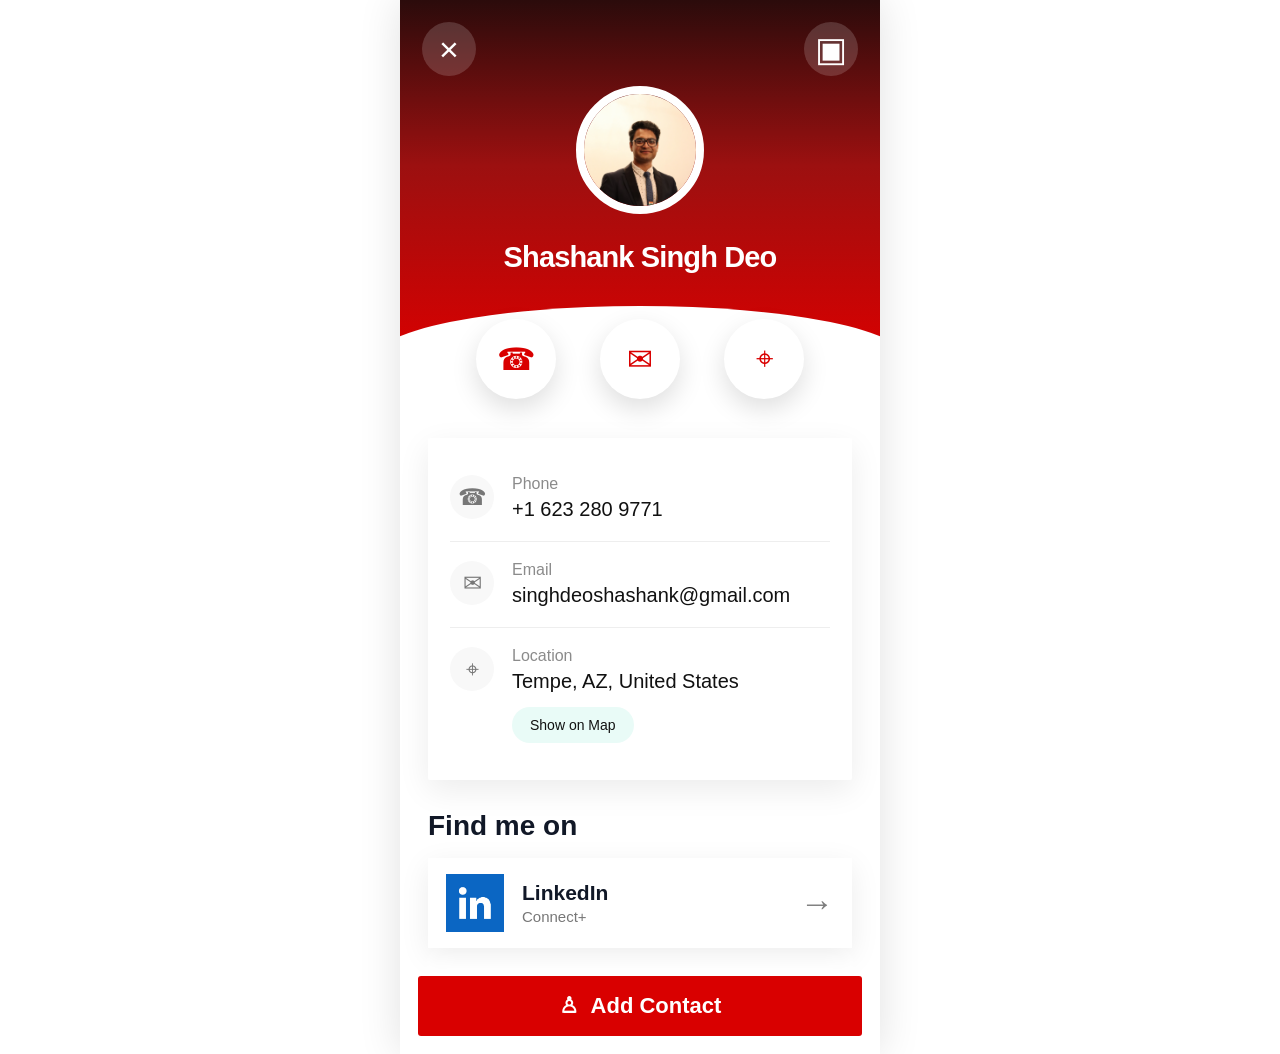
==== contact.html @ 5171ec6c "Add files via upload" ====
<!doctype html><html lang="en"><head><meta charset="utf-8"><meta name="viewport" content="width=device-width, initial-scale=1"><title>Save Shashank Singh Deo</title><meta name="description" content="Save contact card for Shashank Singh Deo."><link rel="stylesheet" href="styles.css"></head><body><div id="loader" class="loading-screen"><div class="loading-caption">LOADING CONTACT</div></div><main class="page"><section class="contact-hero"><div class="topbar"><a class="round-btn" href="index.html" aria-label="Back">×</a><a class="round-btn" href="Shashank_Singh_Deo.vcf" aria-label="Download contact">▣</a></div><img class="contact-avatar" src="assets/myimage.JPG" alt="Shashank Singh Deo"><h1 class="contact-name">Shashank Singh Deo</h1><div class="quick-actions"><a class="action" href="tel:+16232809771" aria-label="Call">☎</a><a class="action" href="mailto:singhdeoshashank@gmail.com" aria-label="Email">✉</a><a class="action" href="https://maps.google.com/?q=Tempe%2C%20AZ%2C%20United%20States" target="_blank" rel="noopener" aria-label="Map">⌖</a></div></section><section class="info-card"><div class="info-row"><div class="small-icon">☎</div><div><div class="label">Phone</div><div class="value">+1 623 280 9771</div></div></div><div class="info-row"><div class="small-icon">✉</div><div><div class="label">Email</div><div class="value">singhdeoshashank@gmail.com</div></div></div><div class="info-row"><div class="small-icon">⌖</div><div><div class="label">Location</div><div class="value">Tempe, AZ, United States</div><a class="map-btn" href="https://maps.google.com/?q=Tempe%2C%20AZ%2C%20United%20States" target="_blank" rel="noopener">Show on Map</a></div></div></section><h2 class="section-title">Find me on</h2><a class="find-card" href="https://www.linkedin.com/in/shashanksinghdeo/" target="_blank" rel="noopener"><img src="assets/in.jpg" alt=""><span class="find-main"><strong>LinkedIn</strong><span>Connect+</span></span><span class="arrow" style="color:#777">→</span></a><a class="add-contact" href="Shashank_Singh_Deo.vcf"><span>♙</span><span>Add Contact</span></a><div class="footer-space"></div></main><script>window.addEventListener("load",()=>{setTimeout(()=>document.getElementById("loader").classList.add("hidden"),650);});</script></body></html>
---- styles.css ----
:root{--red:#d90000;--text:#111827;--muted:#6b7280}
*{box-sizing:border-box}html,body{margin:0;min-height:100%;font-family:-apple-system,BlinkMacSystemFont,"Segoe UI",Roboto,Arial,sans-serif}body{background:#fff;color:var(--text)}a{text-decoration:none;color:inherit}
.loading-screen{position:fixed;inset:0;z-index:999;background:#000 url("assets/loadingimage.png") center/cover no-repeat;display:flex;align-items:center;justify-content:center;transition:opacity .45s ease,visibility .45s ease}.loading-screen.hidden{opacity:0;visibility:hidden}.loading-caption{position:absolute;bottom:28px;left:0;right:0;text-align:center;color:#fff;font-weight:600;letter-spacing:.08em;text-shadow:0 2px 20px rgba(0,0,0,.8)}
.page{width:100%;max-width:480px;margin:0 auto;min-height:100vh;background:#fff;position:relative;overflow:hidden;box-shadow:0 0 40px rgba(0,0,0,.12)}
.hero{height:195px;background:linear-gradient(180deg,#d90000 0%,#c60000 62%,#fff 63%);position:relative}.hero:after{content:"";position:absolute;left:-5%;right:-5%;bottom:47px;height:55px;background:#fff;border-radius:50% 50% 0 0/100% 100% 0 0}.avatar-wrap{position:absolute;left:50%;bottom:-54px;transform:translateX(-50%);width:124px;height:124px;border-radius:50%;background:#fff;padding:10px;z-index:2;box-shadow:0 4px 24px rgba(0,0,0,.12)}.avatar{width:100%;height:100%;border-radius:50%;object-fit:cover;display:block}
.content{padding:75px 28px 36px;text-align:center}h1{font-size:31px;line-height:1.1;margin:0 0 22px;font-weight:750;letter-spacing:-.03em}.subtitle{font-size:18px;line-height:1.4;margin:0 0 26px;color:#1f2937}.divider{height:1px;background:#eee;margin:0 auto 28px;max-width:310px}.link-list{display:grid;gap:16px;margin-top:10px}.link-card{background:#454545;color:#fff;border-radius:3px;min-height:70px;display:flex;align-items:center;padding:13px 17px;gap:18px;box-shadow:0 2px 8px rgba(0,0,0,.08);transition:transform .12s ease,background .12s ease}.link-card:active{transform:scale(.985)}.link-card:hover{background:#3d3d3d}.icon-box{width:45px;height:45px;display:flex;align-items:center;justify-content:center;flex:0 0 45px}.icon-box img{max-width:45px;max-height:45px;object-fit:contain}.link-title{font-size:21px;font-weight:500;text-align:left;flex:1}.arrow{font-size:34px;line-height:1;font-weight:200;color:#fff;opacity:.95}
.qr-card{display:inline-flex;flex-direction:column;align-items:center;gap:12px;padding:18px;border:1px solid #eee;border-radius:18px;box-shadow:0 10px 30px rgba(0,0,0,.07)}.qr-card img{width:210px;height:210px;image-rendering:pixelated}.qr-card p{margin:0;color:#555}
.contact-hero{background:linear-gradient(180deg,#2b0b0b 0%,#9c1010 46%,#d90000 100%);height:360px;position:relative;color:#fff;text-align:center;padding-top:52px}.contact-hero:after{content:"";position:absolute;left:-6%;right:-6%;bottom:-1px;height:55px;background:#fff;border-radius:50% 50% 0 0/100% 100% 0 0}.topbar{position:absolute;top:22px;left:22px;right:22px;display:flex;justify-content:space-between;align-items:center;z-index:3}.round-btn{width:54px;height:54px;border-radius:50%;background:rgba(255,255,255,.16);display:flex;align-items:center;justify-content:center;font-size:34px;color:#fff}.contact-avatar{width:128px;height:128px;border-radius:50%;object-fit:cover;border:8px solid #fff;margin:34px auto 28px;display:block}.contact-name{font-size:29px;font-weight:700;margin:0}.quick-actions{position:absolute;bottom:-39px;left:0;right:0;display:flex;justify-content:center;gap:44px;z-index:3}.action{width:80px;height:80px;border-radius:50%;background:#fff;display:flex;align-items:center;justify-content:center;box-shadow:0 10px 26px rgba(0,0,0,.13);color:var(--red);font-size:31px;font-weight:500}
.info-card{margin:78px 28px 30px;background:#fff;border-radius:2px;box-shadow:0 10px 32px rgba(0,0,0,.08);text-align:left;padding:18px 22px}.info-row{display:flex;gap:18px;padding:19px 0;border-bottom:1px solid #eee}.info-row:last-child{border-bottom:0}.small-icon{width:44px;height:44px;border-radius:50%;background:#f8f8f8;display:flex;align-items:center;justify-content:center;color:#777;font-size:23px;flex:0 0 44px}.label{color:#8b8b8b;font-size:16px;margin-bottom:4px}.value{font-size:20px;color:#111;line-height:1.25;word-break:break-word}.map-btn{display:inline-block;margin-top:13px;background:#e9fbf7;color:#111;border-radius:18px;padding:10px 18px;font-size:14px}.section-title{font-size:28px;margin:10px 28px 16px;text-align:left}.find-card{margin:0 28px 28px;background:#fff;box-shadow:0 8px 28px rgba(0,0,0,.08);display:flex;align-items:center;gap:18px;padding:16px 18px}.find-card img{width:58px;height:58px;object-fit:contain}.find-main{flex:1;text-align:left}.find-main strong{display:block;font-size:21px;margin-bottom:3px}.find-main span{font-size:15px;color:#777}.add-contact{position:sticky;bottom:0;margin:24px 18px 0;display:flex;align-items:center;justify-content:center;gap:12px;background:var(--red);color:#fff;padding:17px;border-radius:3px;font-size:22px;font-weight:650;box-shadow:0 -10px 30px rgba(255,255,255,.9)}.footer-space{height:18px}@media(max-width:380px){h1{font-size:28px}.link-title{font-size:19px}.quick-actions{gap:30px}.action{width:74px;height:74px}.content{padding-left:22px;padding-right:22px}}
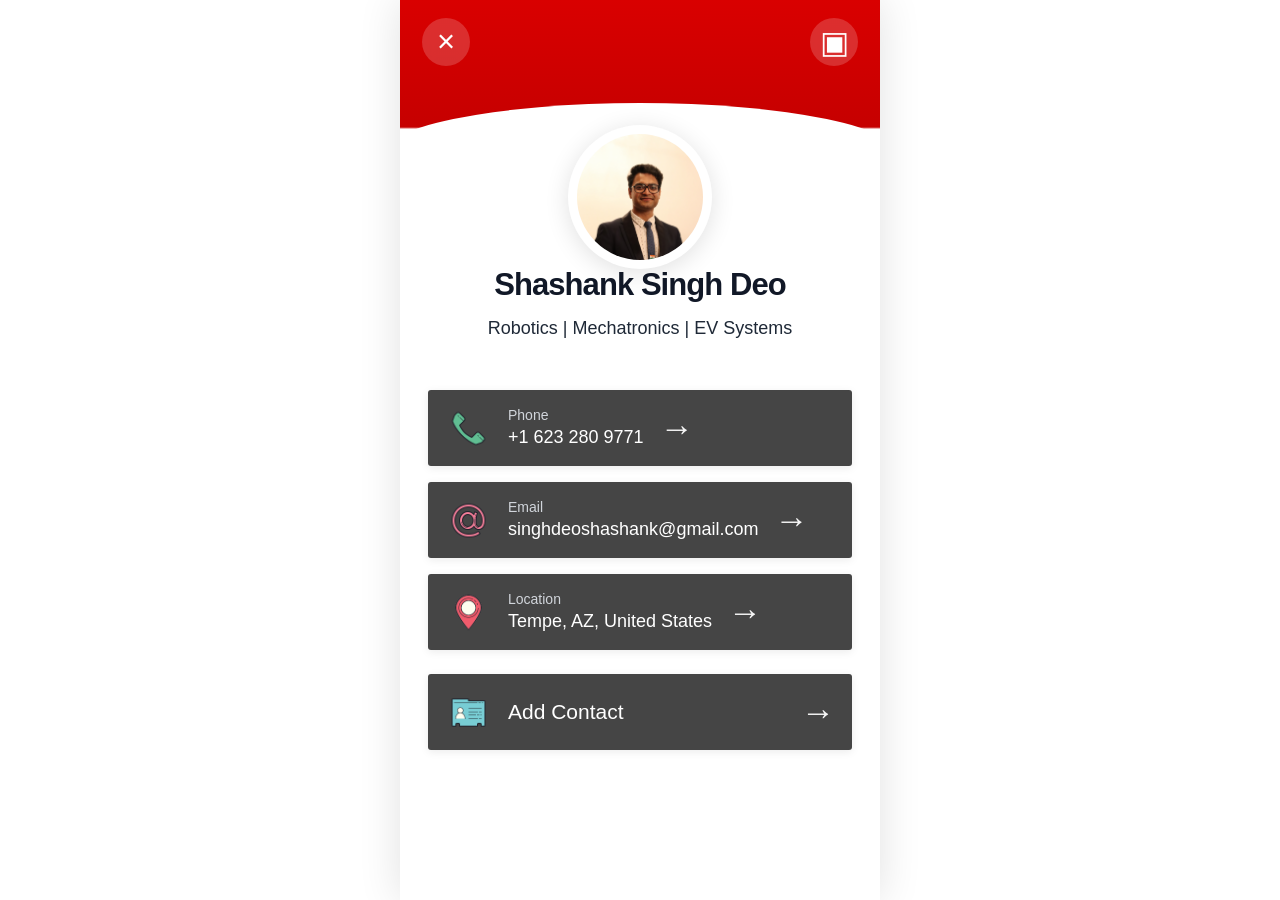
==== commit e7d465c6: "Add files via upload" ====
--- a/contact.html
+++ b/contact.html
@@ -1 +1,73 @@
-<!doctype html><html lang="en"><head><meta charset="utf-8"><meta name="viewport" content="width=device-width, initial-scale=1"><title>Save Shashank Singh Deo</title><meta name="description" content="Save contact card for Shashank Singh Deo."><link rel="stylesheet" href="styles.css"></head><body><div id="loader" class="loading-screen"><div class="loading-caption">LOADING CONTACT</div></div><main class="page"><section class="contact-hero"><div class="topbar"><a class="round-btn" href="index.html" aria-label="Back">×</a><a class="round-btn" href="Shashank_Singh_Deo.vcf" aria-label="Download contact">▣</a></div><img class="contact-avatar" src="assets/myimage.JPG" alt="Shashank Singh Deo"><h1 class="contact-name">Shashank Singh Deo</h1><div class="quick-actions"><a class="action" href="tel:+16232809771" aria-label="Call">☎</a><a class="action" href="mailto:singhdeoshashank@gmail.com" aria-label="Email">✉</a><a class="action" href="https://maps.google.com/?q=Tempe%2C%20AZ%2C%20United%20States" target="_blank" rel="noopener" aria-label="Map">⌖</a></div></section><section class="info-card"><div class="info-row"><div class="small-icon">☎</div><div><div class="label">Phone</div><div class="value">+1 623 280 9771</div></div></div><div class="info-row"><div class="small-icon">✉</div><div><div class="label">Email</div><div class="value">singhdeoshashank@gmail.com</div></div></div><div class="info-row"><div class="small-icon">⌖</div><div><div class="label">Location</div><div class="value">Tempe, AZ, United States</div><a class="map-btn" href="https://maps.google.com/?q=Tempe%2C%20AZ%2C%20United%20States" target="_blank" rel="noopener">Show on Map</a></div></div></section><h2 class="section-title">Find me on</h2><a class="find-card" href="https://www.linkedin.com/in/shashanksinghdeo/" target="_blank" rel="noopener"><img src="assets/in.jpg" alt=""><span class="find-main"><strong>LinkedIn</strong><span>Connect+</span></span><span class="arrow" style="color:#777">→</span></a><a class="add-contact" href="Shashank_Singh_Deo.vcf"><span>♙</span><span>Add Contact</span></a><div class="footer-space"></div></main><script>window.addEventListener("load",()=>{setTimeout(()=>document.getElementById("loader").classList.add("hidden"),650);});</script></body></html>+<!doctype html>
+<html lang="en">
+<head>
+  <meta charset="utf-8">
+  <meta name="viewport" content="width=device-width, initial-scale=1">
+  <title>Contact | Shashank Singh Deo</title>
+  <meta name="description" content="Contact card for Shashank Singh Deo.">
+  <link rel="stylesheet" href="styles.css">
+</head>
+
+<body>
+  <div id="loader" class="loading-screen">
+    <div class="loading-caption">LOADING CONTACT</div>
+  </div>
+
+  <main class="page">
+    <section class="contact-hero">
+      <div class="topbar">
+        <a class="round-btn" href="index.html" aria-label="Back">×</a>
+        <a class="round-btn" href="Shashank_Singh_Deo.vcf" aria-label="Download contact">▣</a>
+      </div>
+
+      <div class="contact-avatar-wrap">
+        <img class="contact-avatar" src="assets/myimage.JPG" alt="Shashank Singh Deo">
+      </div>
+
+      <h1 class="contact-name">Shashank Singh Deo</h1>
+      <p class="contact-subtitle">Robotics | Mechatronics | EV Systems</p>
+    </section>
+
+    <section class="contact-tabs">
+      <a class="contact-tab" href="tel:+16232809771">
+        <span class="contact-tab-icon"><img src="assets/phone.png" alt=""></span>
+        <span>
+          <span class="contact-tab-label">Phone</span>
+          <span class="contact-tab-value">+1 623 280 9771</span>
+        </span>
+        <span class="arrow">→</span>
+      </a>
+
+      <a class="contact-tab" href="mailto:singhdeoshashank@gmail.com">
+        <span class="contact-tab-icon"><img src="assets/email.png" alt=""></span>
+        <span>
+          <span class="contact-tab-label">Email</span>
+          <span class="contact-tab-value">singhdeoshashank@gmail.com</span>
+        </span>
+        <span class="arrow">→</span>
+      </a>
+
+      <a class="contact-tab" href="https://maps.google.com/?q=Tempe%2C%20AZ%2C%20United%20States" target="_blank" rel="noopener">
+        <span class="contact-tab-icon"><img src="assets/location.png" alt=""></span>
+        <span>
+          <span class="contact-tab-label">Location</span>
+          <span class="contact-tab-value">Tempe, AZ, United States</span>
+        </span>
+        <span class="arrow">→</span>
+      </a>
+
+      <a class="contact-tab add-contact-tab" href="Shashank_Singh_Deo.vcf">
+        <span class="contact-tab-icon"><img src="assets/addcontact.png" alt=""></span>
+        <span class="contact-tab-title">Add Contact</span>
+        <span class="arrow">→</span>
+      </a>
+    </section>
+  </main>
+
+  <script>
+    window.addEventListener("load", () => {
+      setTimeout(() => document.getElementById("loader").classList.add("hidden"), 650);
+    });
+  </script>
+</body>
+</html>
--- a/styles.css
+++ b/styles.css
@@ -1,10 +1,340 @@
-
-:root{--red:#d90000;--text:#111827;--muted:#6b7280}
-*{box-sizing:border-box}html,body{margin:0;min-height:100%;font-family:-apple-system,BlinkMacSystemFont,"Segoe UI",Roboto,Arial,sans-serif}body{background:#fff;color:var(--text)}a{text-decoration:none;color:inherit}
-.loading-screen{position:fixed;inset:0;z-index:999;background:#000 url("assets/loadingimage.png") center/cover no-repeat;display:flex;align-items:center;justify-content:center;transition:opacity .45s ease,visibility .45s ease}.loading-screen.hidden{opacity:0;visibility:hidden}.loading-caption{position:absolute;bottom:28px;left:0;right:0;text-align:center;color:#fff;font-weight:600;letter-spacing:.08em;text-shadow:0 2px 20px rgba(0,0,0,.8)}
-.page{width:100%;max-width:480px;margin:0 auto;min-height:100vh;background:#fff;position:relative;overflow:hidden;box-shadow:0 0 40px rgba(0,0,0,.12)}
-.hero{height:195px;background:linear-gradient(180deg,#d90000 0%,#c60000 62%,#fff 63%);position:relative}.hero:after{content:"";position:absolute;left:-5%;right:-5%;bottom:47px;height:55px;background:#fff;border-radius:50% 50% 0 0/100% 100% 0 0}.avatar-wrap{position:absolute;left:50%;bottom:-54px;transform:translateX(-50%);width:124px;height:124px;border-radius:50%;background:#fff;padding:10px;z-index:2;box-shadow:0 4px 24px rgba(0,0,0,.12)}.avatar{width:100%;height:100%;border-radius:50%;object-fit:cover;display:block}
-.content{padding:75px 28px 36px;text-align:center}h1{font-size:31px;line-height:1.1;margin:0 0 22px;font-weight:750;letter-spacing:-.03em}.subtitle{font-size:18px;line-height:1.4;margin:0 0 26px;color:#1f2937}.divider{height:1px;background:#eee;margin:0 auto 28px;max-width:310px}.link-list{display:grid;gap:16px;margin-top:10px}.link-card{background:#454545;color:#fff;border-radius:3px;min-height:70px;display:flex;align-items:center;padding:13px 17px;gap:18px;box-shadow:0 2px 8px rgba(0,0,0,.08);transition:transform .12s ease,background .12s ease}.link-card:active{transform:scale(.985)}.link-card:hover{background:#3d3d3d}.icon-box{width:45px;height:45px;display:flex;align-items:center;justify-content:center;flex:0 0 45px}.icon-box img{max-width:45px;max-height:45px;object-fit:contain}.link-title{font-size:21px;font-weight:500;text-align:left;flex:1}.arrow{font-size:34px;line-height:1;font-weight:200;color:#fff;opacity:.95}
-.qr-card{display:inline-flex;flex-direction:column;align-items:center;gap:12px;padding:18px;border:1px solid #eee;border-radius:18px;box-shadow:0 10px 30px rgba(0,0,0,.07)}.qr-card img{width:210px;height:210px;image-rendering:pixelated}.qr-card p{margin:0;color:#555}
-.contact-hero{background:linear-gradient(180deg,#2b0b0b 0%,#9c1010 46%,#d90000 100%);height:360px;position:relative;color:#fff;text-align:center;padding-top:52px}.contact-hero:after{content:"";position:absolute;left:-6%;right:-6%;bottom:-1px;height:55px;background:#fff;border-radius:50% 50% 0 0/100% 100% 0 0}.topbar{position:absolute;top:22px;left:22px;right:22px;display:flex;justify-content:space-between;align-items:center;z-index:3}.round-btn{width:54px;height:54px;border-radius:50%;background:rgba(255,255,255,.16);display:flex;align-items:center;justify-content:center;font-size:34px;color:#fff}.contact-avatar{width:128px;height:128px;border-radius:50%;object-fit:cover;border:8px solid #fff;margin:34px auto 28px;display:block}.contact-name{font-size:29px;font-weight:700;margin:0}.quick-actions{position:absolute;bottom:-39px;left:0;right:0;display:flex;justify-content:center;gap:44px;z-index:3}.action{width:80px;height:80px;border-radius:50%;background:#fff;display:flex;align-items:center;justify-content:center;box-shadow:0 10px 26px rgba(0,0,0,.13);color:var(--red);font-size:31px;font-weight:500}
-.info-card{margin:78px 28px 30px;background:#fff;border-radius:2px;box-shadow:0 10px 32px rgba(0,0,0,.08);text-align:left;padding:18px 22px}.info-row{display:flex;gap:18px;padding:19px 0;border-bottom:1px solid #eee}.info-row:last-child{border-bottom:0}.small-icon{width:44px;height:44px;border-radius:50%;background:#f8f8f8;display:flex;align-items:center;justify-content:center;color:#777;font-size:23px;flex:0 0 44px}.label{color:#8b8b8b;font-size:16px;margin-bottom:4px}.value{font-size:20px;color:#111;line-height:1.25;word-break:break-word}.map-btn{display:inline-block;margin-top:13px;background:#e9fbf7;color:#111;border-radius:18px;padding:10px 18px;font-size:14px}.section-title{font-size:28px;margin:10px 28px 16px;text-align:left}.find-card{margin:0 28px 28px;background:#fff;box-shadow:0 8px 28px rgba(0,0,0,.08);display:flex;align-items:center;gap:18px;padding:16px 18px}.find-card img{width:58px;height:58px;object-fit:contain}.find-main{flex:1;text-align:left}.find-main strong{display:block;font-size:21px;margin-bottom:3px}.find-main span{font-size:15px;color:#777}.add-contact{position:sticky;bottom:0;margin:24px 18px 0;display:flex;align-items:center;justify-content:center;gap:12px;background:var(--red);color:#fff;padding:17px;border-radius:3px;font-size:22px;font-weight:650;box-shadow:0 -10px 30px rgba(255,255,255,.9)}.footer-space{height:18px}@media(max-width:380px){h1{font-size:28px}.link-title{font-size:19px}.quick-actions{gap:30px}.action{width:74px;height:74px}.content{padding-left:22px;padding-right:22px}}
+/* Shashank Singh Deo QR Link Page + Contact Page */
+
+:root{
+  --red:#d90000;
+  --red-dark:#b00000;
+  --grey:#454545;
+  --grey-hover:#3d3d3d;
+  --text:#111827;
+  --muted:#6b7280;
+  --white:#ffffff;
+}
+
+*{box-sizing:border-box}
+
+html,body{
+  margin:0;
+  min-height:100%;
+  font-family:-apple-system,BlinkMacSystemFont,"Segoe UI",Roboto,Arial,sans-serif;
+}
+
+body{
+  background:#ffffff;
+  color:var(--text);
+}
+
+a{
+  text-decoration:none;
+  color:inherit;
+}
+
+.loading-screen{
+  position:fixed;
+  inset:0;
+  z-index:999;
+  background:#000 url("assets/loadingimage.png") center/cover no-repeat;
+  display:flex;
+  align-items:center;
+  justify-content:center;
+  transition:opacity .45s ease,visibility .45s ease;
+}
+
+.loading-screen.hidden{
+  opacity:0;
+  visibility:hidden;
+}
+
+.loading-caption{
+  position:absolute;
+  bottom:28px;
+  left:0;
+  right:0;
+  text-align:center;
+  color:#fff;
+  font-weight:600;
+  letter-spacing:.08em;
+  text-shadow:0 2px 20px rgba(0,0,0,.8);
+}
+
+.page{
+  width:100%;
+  max-width:480px;
+  margin:0 auto;
+  min-height:100vh;
+  background:#fff;
+  position:relative;
+  overflow:hidden;
+  box-shadow:0 0 40px rgba(0,0,0,.12);
+}
+
+/* Shared simple red/white top background */
+.hero,
+.contact-hero{
+  height:205px;
+  background:linear-gradient(180deg,#d90000 0%,#c60000 62%,#ffffff 63%);
+  position:relative;
+}
+
+.hero::after,
+.contact-hero::after{
+  content:"";
+  position:absolute;
+  left:-5%;
+  right:-5%;
+  bottom:47px;
+  height:55px;
+  background:#fff;
+  border-radius:50% 50% 0 0 / 100% 100% 0 0;
+}
+
+/* Same photo size on index + contact */
+.avatar-wrap,
+.contact-avatar-wrap{
+  position:absolute;
+  left:50%;
+  bottom:-64px;
+  transform:translateX(-50%);
+  width:144px;
+  height:144px;
+  border-radius:50%;
+  background:#fff;
+  padding:9px;
+  z-index:2;
+  box-shadow:0 4px 24px rgba(0,0,0,.12);
+}
+
+.avatar,
+.contact-avatar{
+  width:100%;
+  height:100%;
+  border-radius:50%;
+  object-fit:cover;
+  display:block;
+}
+
+/* Index page */
+.content{
+  padding:86px 28px 36px;
+  text-align:center;
+}
+
+h1{
+  font-size:31px;
+  line-height:1.1;
+  margin:0 0 22px;
+  font-weight:750;
+  letter-spacing:-.03em;
+}
+
+.subtitle{
+  font-size:18px;
+  line-height:1.4;
+  margin:0 0 26px;
+  color:#1f2937;
+}
+
+.divider{
+  height:1px;
+  background:#eee;
+  margin:0 auto 28px;
+  max-width:310px;
+}
+
+.link-list{
+  display:grid;
+  gap:16px;
+  margin-top:10px;
+}
+
+.link-card{
+  background:var(--grey);
+  color:#fff;
+  border-radius:3px;
+  min-height:70px;
+  display:flex;
+  align-items:center;
+  padding:13px 17px;
+  gap:18px;
+  box-shadow:0 2px 8px rgba(0,0,0,.08);
+  transition:transform .12s ease, background .12s ease;
+}
+
+.link-card:active{
+  transform:scale(.985);
+}
+
+.link-card:hover{
+  background:var(--grey-hover);
+}
+
+.icon-box{
+  width:45px;
+  height:45px;
+  display:flex;
+  align-items:center;
+  justify-content:center;
+  flex:0 0 45px;
+}
+
+.icon-box img{
+  max-width:45px;
+  max-height:45px;
+  object-fit:contain;
+}
+
+.link-title{
+  font-size:21px;
+  font-weight:500;
+  text-align:left;
+  flex:1;
+}
+
+.arrow{
+  font-size:34px;
+  line-height:1;
+  font-weight:200;
+  color:#fff;
+  opacity:.95;
+}
+
+/* Contact page */
+.topbar{
+  position:absolute;
+  top:18px;
+  left:22px;
+  right:22px;
+  display:flex;
+  justify-content:space-between;
+  align-items:center;
+  z-index:3;
+}
+
+.round-btn{
+  width:48px;
+  height:48px;
+  border-radius:50%;
+  background:rgba(255,255,255,.18);
+  display:flex;
+  align-items:center;
+  justify-content:center;
+  font-size:31px;
+  color:#fff;
+  backdrop-filter:blur(6px);
+}
+
+.contact-name{
+  position:absolute;
+  left:24px;
+  right:24px;
+  top:268px;
+  margin:0;
+  text-align:center;
+  font-size:31px;
+  line-height:1.1;
+  font-weight:750;
+  letter-spacing:-.03em;
+  color:#111827;
+}
+
+.contact-subtitle{
+  position:absolute;
+  left:24px;
+  right:24px;
+  top:318px;
+  margin:0;
+  text-align:center;
+  font-size:18px;
+  color:#1f2937;
+}
+
+.contact-tabs{
+  padding:185px 28px 38px;
+  display:grid;
+  gap:16px;
+}
+
+.contact-tab{
+  background:var(--grey);
+  color:#fff;
+  border-radius:3px;
+  min-height:76px;
+  display:flex;
+  align-items:center;
+  padding:13px 17px;
+  gap:16px;
+  box-shadow:0 2px 8px rgba(0,0,0,.08);
+  transition:transform .12s ease, background .12s ease;
+}
+
+.contact-tab:active{
+  transform:scale(.985);
+}
+
+.contact-tab:hover{
+  background:var(--grey-hover);
+}
+
+.contact-tab-icon{
+  width:47px;
+  height:47px;
+  display:flex;
+  align-items:center;
+  justify-content:center;
+  flex:0 0 47px;
+}
+
+.contact-tab-icon img{
+  max-width:47px;
+  max-height:47px;
+  object-fit:contain;
+}
+
+.contact-tab-label{
+  display:block;
+  font-size:14px;
+  color:#d1d5db;
+  margin-bottom:3px;
+  text-align:left;
+}
+
+.contact-tab-value{
+  display:block;
+  font-size:18px;
+  color:#fff;
+  line-height:1.25;
+  word-break:break-word;
+  text-align:left;
+}
+
+.contact-tab-title{
+  font-size:21px;
+  font-weight:500;
+  text-align:left;
+  flex:1;
+}
+
+.add-contact-tab{
+  margin-top:8px;
+}
+
+@media(max-width:380px){
+  h1,
+  .contact-name{
+    font-size:28px;
+  }
+
+  .link-title,
+  .contact-tab-title{
+    font-size:19px;
+  }
+
+  .content,
+  .contact-tabs{
+    padding-left:22px;
+    padding-right:22px;
+  }
+
+  .contact-tab-value{
+    font-size:16px;
+  }
+}
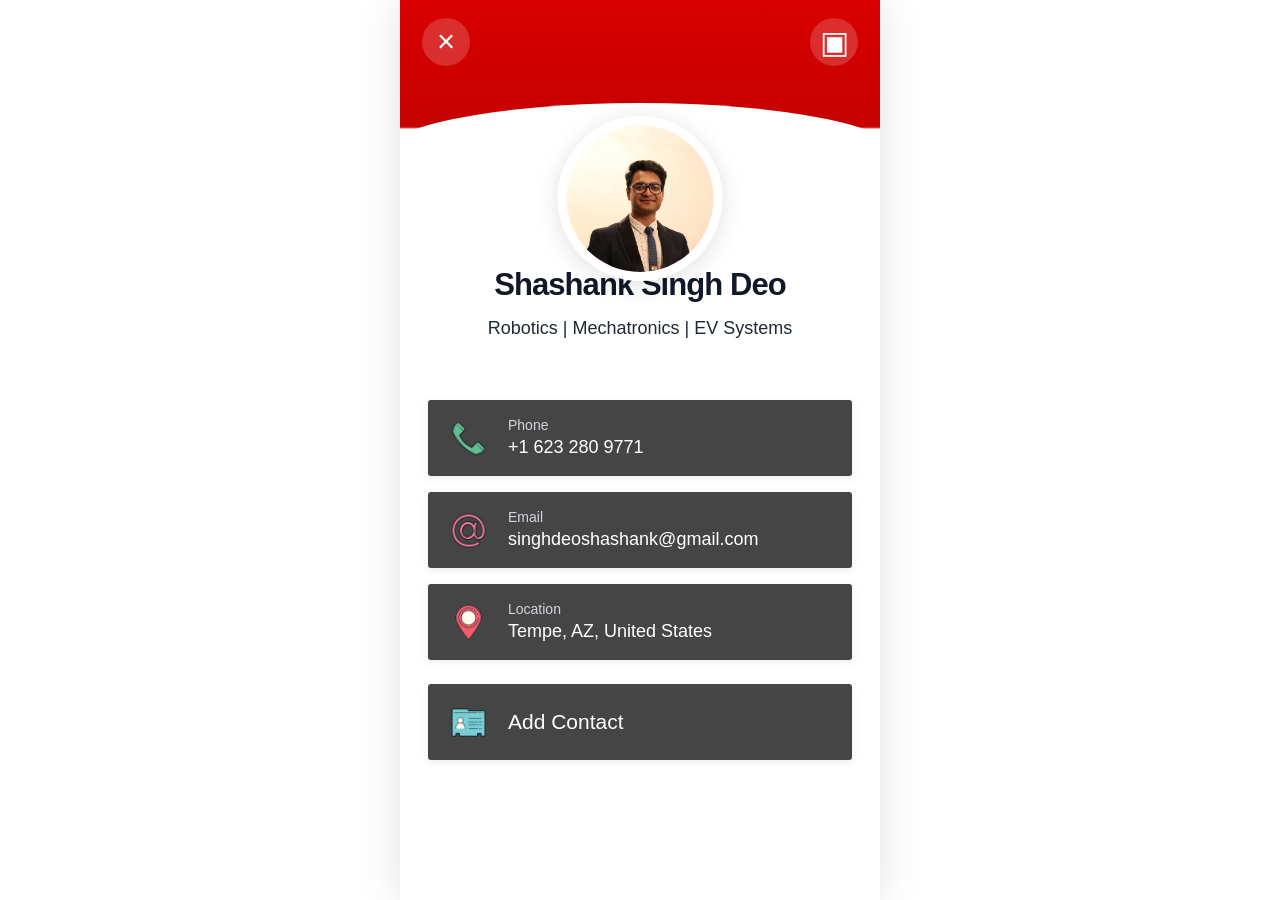
==== commit 2a756afe: "Remove arrow spans from contact tabs" ====
--- a/contact.html
+++ b/contact.html
@@ -35,7 +35,7 @@
           <span class="contact-tab-label">Phone</span>
           <span class="contact-tab-value">+1 623 280 9771</span>
         </span>
-        <span class="arrow">→</span>
+        
       </a>
 
       <a class="contact-tab" href="mailto:singhdeoshashank@gmail.com">
@@ -44,7 +44,7 @@
           <span class="contact-tab-label">Email</span>
           <span class="contact-tab-value">singhdeoshashank@gmail.com</span>
         </span>
-        <span class="arrow">→</span>
+      
       </a>
 
       <a class="contact-tab" href="https://maps.google.com/?q=Tempe%2C%20AZ%2C%20United%20States" target="_blank" rel="noopener">
@@ -53,13 +53,13 @@
           <span class="contact-tab-label">Location</span>
           <span class="contact-tab-value">Tempe, AZ, United States</span>
         </span>
-        <span class="arrow">→</span>
+       
       </a>
 
       <a class="contact-tab add-contact-tab" href="Shashank_Singh_Deo.vcf">
         <span class="contact-tab-icon"><img src="assets/addcontact.png" alt=""></span>
         <span class="contact-tab-title">Add Contact</span>
-        <span class="arrow">→</span>
+       
       </a>
     </section>
   </main>
--- a/styles.css
+++ b/styles.css
@@ -92,10 +92,10 @@
 .contact-avatar-wrap{
   position:absolute;
   left:50%;
-  bottom:-64px;
+  bottom:-76px;
   transform:translateX(-50%);
-  width:144px;
-  height:144px;
+  width:165px;
+  height:165px;
   border-radius:50%;
   background:#fff;
   padding:9px;
@@ -114,7 +114,7 @@
 
 /* Index page */
 .content{
-  padding:86px 28px 36px;
+  padding:100px 28px 36px;
   text-align:center;
 }
 
@@ -248,7 +248,7 @@
 }
 
 .contact-tabs{
-  padding:185px 28px 38px;
+  padding:195px 28px 38px;
   display:grid;
   gap:16px;
 }
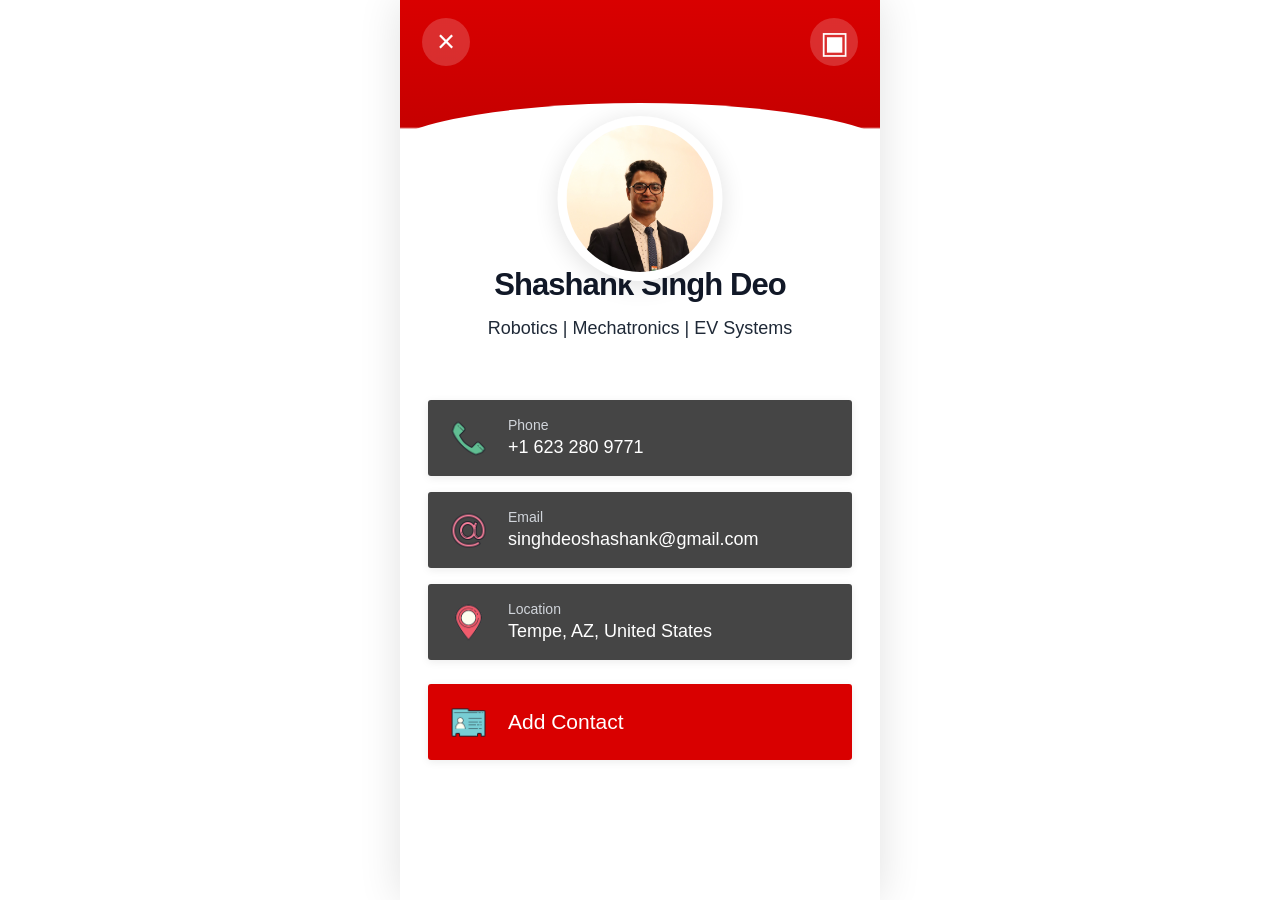
==== commit 3761bbae: "Refactor contact page structure and tabs" ====
--- a/contact.html
+++ b/contact.html
@@ -13,7 +13,8 @@
     <div class="loading-caption">LOADING CONTACT</div>
   </div>
 
-  <main class="page">
+  <main class="page contact-page">
+
     <section class="contact-hero">
       <div class="topbar">
         <a class="round-btn" href="index.html" aria-label="Back">×</a>
@@ -23,45 +24,54 @@
       <div class="contact-avatar-wrap">
         <img class="contact-avatar" src="assets/myimage.JPG" alt="Shashank Singh Deo">
       </div>
+    </section>
 
+    <section class="contact-content">
       <h1 class="contact-name">Shashank Singh Deo</h1>
       <p class="contact-subtitle">Robotics | Mechatronics | EV Systems</p>
+
+      <div class="contact-tabs">
+
+        <a class="contact-tab" href="tel:+16232809771">
+          <span class="contact-tab-icon">
+            <img src="assets/phone.png" alt="">
+          </span>
+          <span class="contact-tab-text">
+            <span class="contact-tab-label">Phone</span>
+            <span class="contact-tab-value">+1 623 280 9771</span>
+          </span>
+        </a>
+
+        <a class="contact-tab" href="mailto:singhdeoshashank@gmail.com">
+          <span class="contact-tab-icon">
+            <img src="assets/email.png" alt="">
+          </span>
+          <span class="contact-tab-text">
+            <span class="contact-tab-label">Email</span>
+            <span class="contact-tab-value">singhdeoshashank@gmail.com</span>
+          </span>
+        </a>
+
+        <a class="contact-tab" href="https://maps.google.com/?q=Tempe%2C%20AZ%2C%20United%20States" target="_blank" rel="noopener">
+          <span class="contact-tab-icon">
+            <img src="assets/location.png" alt="">
+          </span>
+          <span class="contact-tab-text">
+            <span class="contact-tab-label">Location</span>
+            <span class="contact-tab-value">Tempe, AZ, United States</span>
+          </span>
+        </a>
+
+        <a class="contact-tab add-contact-tab" href="Shashank_Singh_Deo.vcf">
+          <span class="contact-tab-icon">
+            <img src="assets/addcontact.png" alt="">
+          </span>
+          <span class="contact-tab-title">Add Contact</span>
+        </a>
+
+      </div>
     </section>
 
-    <section class="contact-tabs">
-      <a class="contact-tab" href="tel:+16232809771">
-        <span class="contact-tab-icon"><img src="assets/phone.png" alt=""></span>
-        <span>
-          <span class="contact-tab-label">Phone</span>
-          <span class="contact-tab-value">+1 623 280 9771</span>
-        </span>
-        
-      </a>
-
-      <a class="contact-tab" href="mailto:singhdeoshashank@gmail.com">
-        <span class="contact-tab-icon"><img src="assets/email.png" alt=""></span>
-        <span>
-          <span class="contact-tab-label">Email</span>
-          <span class="contact-tab-value">singhdeoshashank@gmail.com</span>
-        </span>
-      
-      </a>
-
-      <a class="contact-tab" href="https://maps.google.com/?q=Tempe%2C%20AZ%2C%20United%20States" target="_blank" rel="noopener">
-        <span class="contact-tab-icon"><img src="assets/location.png" alt=""></span>
-        <span>
-          <span class="contact-tab-label">Location</span>
-          <span class="contact-tab-value">Tempe, AZ, United States</span>
-        </span>
-       
-      </a>
-
-      <a class="contact-tab add-contact-tab" href="Shashank_Singh_Deo.vcf">
-        <span class="contact-tab-icon"><img src="assets/addcontact.png" alt=""></span>
-        <span class="contact-tab-title">Add Contact</span>
-       
-      </a>
-    </section>
   </main>
 
   <script>
--- a/styles.css
+++ b/styles.css
@@ -315,6 +315,11 @@
 
 .add-contact-tab{
   margin-top:8px;
+  background:#d90000;
+}
+
+.add-contact-tab:hover{
+  background:#c40000;
 }
 
 @media(max-width:380px){
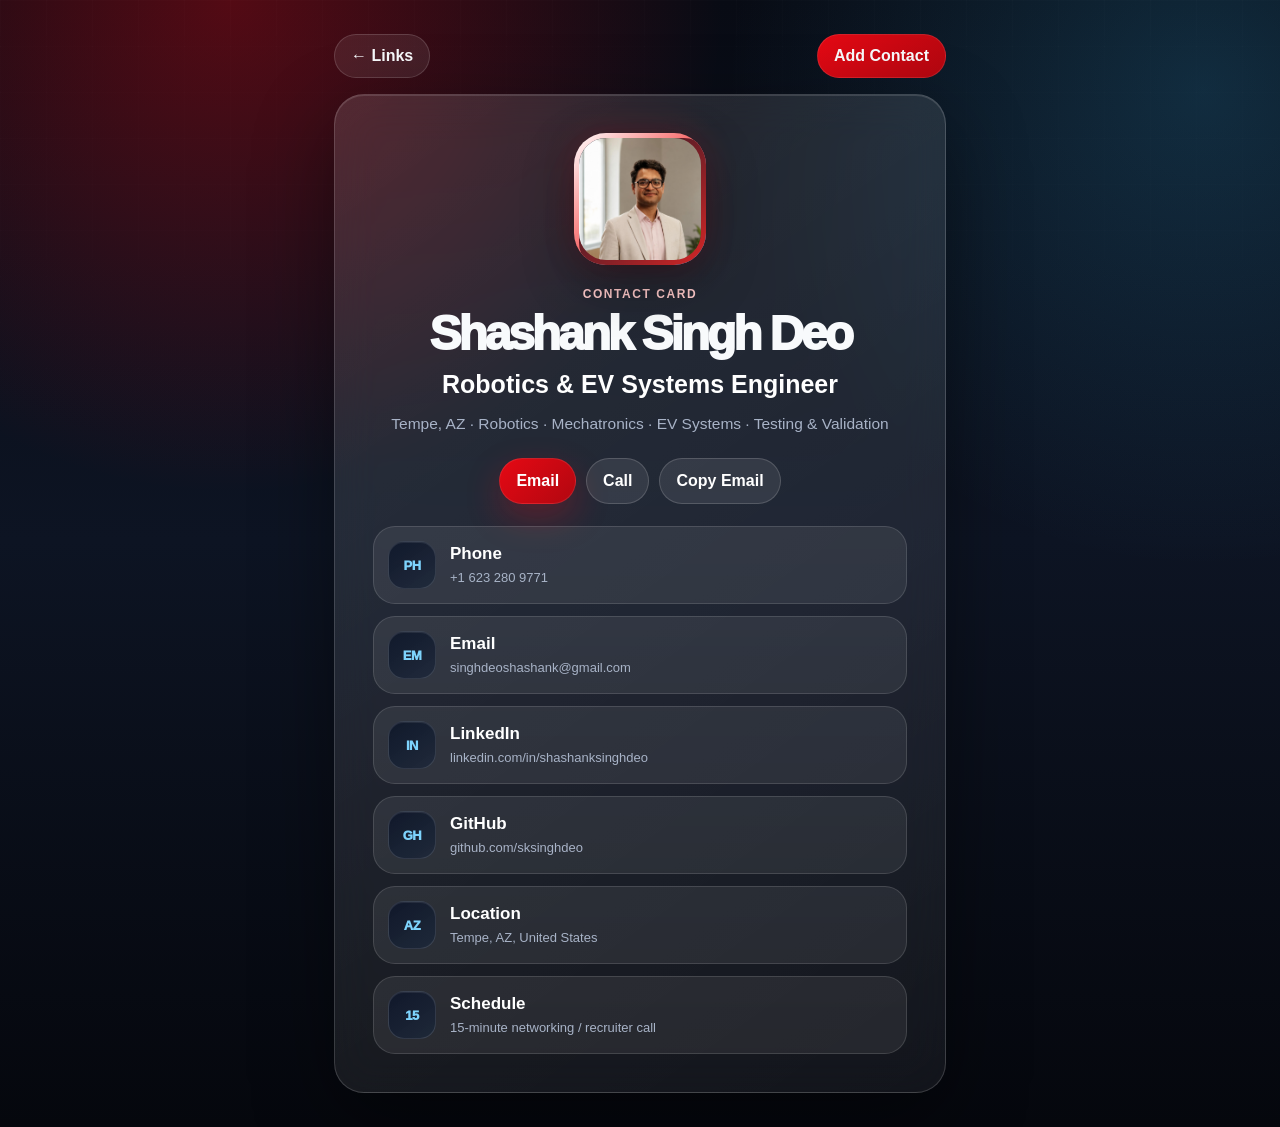
==== commit 25e5d5f7: "Add files via upload" ====
--- a/contact.html
+++ b/contact.html
@@ -2,82 +2,109 @@
 <html lang="en">
 <head>
   <meta charset="utf-8">
-  <meta name="viewport" content="width=device-width, initial-scale=1">
+  <meta name="viewport" content="width=device-width, initial-scale=1, viewport-fit=cover">
   <title>Contact | Shashank Singh Deo</title>
-  <meta name="description" content="Contact card for Shashank Singh Deo.">
+  <meta name="description" content="Contact card for Shashank Singh Deo — phone, email, LinkedIn, location, and downloadable vCard.">
+  <meta name="theme-color" content="#0b1020">
   <link rel="stylesheet" href="styles.css">
 </head>
+<body>
+  <a class="skip-link" href="#main">Skip to content</a>
 
-<body>
-  <div id="loader" class="loading-screen">
-    <div class="loading-caption">LOADING CONTACT</div>
-  </div>
+  <main id="main" class="shell contact-shell">
+    <nav class="top-nav" aria-label="Contact page navigation">
+      <a class="nav-pill" href="index.html">← Links</a>
+      <a class="nav-pill nav-pill-red" href="Shashank_Singh_Deo.vcf">Add Contact</a>
+    </nav>
 
-  <main class="page contact-page">
-
-    <section class="contact-hero">
-      <div class="topbar">
-        <a class="round-btn" href="index.html" aria-label="Back">×</a>
-        <a class="round-btn" href="Shashank_Singh_Deo.vcf" aria-label="Download contact">▣</a>
+    <section class="contact-card" aria-label="Contact card">
+      <div class="avatar-frame contact-avatar-frame" aria-hidden="true">
+        <div class="avatar-fallback">SS</div>
+        <img class="avatar" src="assets/myimage.JPG" alt="Portrait of Shashank Singh Deo" onerror="this.style.display='none'">
       </div>
 
-      <div class="contact-avatar-wrap">
-        <img class="contact-avatar" src="assets/myimage.JPG" alt="Shashank Singh Deo">
+      <p class="eyebrow">Contact Card</p>
+      <h1>Shashank Singh Deo</h1>
+      <p class="title">Robotics & EV Systems Engineer</p>
+      <p class="summary">Tempe, AZ · Robotics · Mechatronics · EV Systems · Testing & Validation</p>
+
+      <div class="contact-actions">
+        <a class="btn btn-primary" href="mailto:singhdeoshashank@gmail.com">Email</a>
+        <a class="btn" href="tel:+16232809771">Call</a>
+        <button class="btn" type="button" onclick="copyText('singhdeoshashank@gmail.com', 'Email copied')">Copy Email</button>
+      </div>
+
+      <div class="detail-list">
+        <a class="detail-row" href="tel:+16232809771">
+          <span class="detail-icon">PH</span>
+          <span>
+            <strong>Phone</strong>
+            <small>+1 623 280 9771</small>
+          </span>
+        </a>
+
+        <a class="detail-row" href="mailto:singhdeoshashank@gmail.com">
+          <span class="detail-icon">EM</span>
+          <span>
+            <strong>Email</strong>
+            <small>singhdeoshashank@gmail.com</small>
+          </span>
+        </a>
+
+        <a class="detail-row" href="https://www.linkedin.com/in/shashanksinghdeo/" target="_blank" rel="noopener noreferrer">
+          <span class="detail-icon">IN</span>
+          <span>
+            <strong>LinkedIn</strong>
+            <small>linkedin.com/in/shashanksinghdeo</small>
+          </span>
+        </a>
+
+        <a class="detail-row" href="https://github.com/sksinghdeo" target="_blank" rel="noopener noreferrer">
+          <span class="detail-icon">GH</span>
+          <span>
+            <strong>GitHub</strong>
+            <small>github.com/sksinghdeo</small>
+          </span>
+        </a>
+
+        <a class="detail-row" href="https://maps.google.com/?q=Tempe%2C%20AZ%2C%20United%20States" target="_blank" rel="noopener noreferrer">
+          <span class="detail-icon">AZ</span>
+          <span>
+            <strong>Location</strong>
+            <small>Tempe, AZ, United States</small>
+          </span>
+        </a>
+
+        <a class="detail-row" href="https://calendly.com/singhdeoshashank/15min-networking" target="_blank" rel="noopener noreferrer">
+          <span class="detail-icon">15</span>
+          <span>
+            <strong>Schedule</strong>
+            <small>15-minute networking / recruiter call</small>
+          </span>
+        </a>
       </div>
     </section>
 
-    <section class="contact-content">
-      <h1 class="contact-name">Shashank Singh Deo</h1>
-      <p class="contact-subtitle">Robotics | Mechatronics | EV Systems</p>
-
-      <div class="contact-tabs">
-
-        <a class="contact-tab" href="tel:+16232809771">
-          <span class="contact-tab-icon">
-            <img src="assets/phone.png" alt="">
-          </span>
-          <span class="contact-tab-text">
-            <span class="contact-tab-label">Phone</span>
-            <span class="contact-tab-value">+1 623 280 9771</span>
-          </span>
-        </a>
-
-        <a class="contact-tab" href="mailto:singhdeoshashank@gmail.com">
-          <span class="contact-tab-icon">
-            <img src="assets/email.png" alt="">
-          </span>
-          <span class="contact-tab-text">
-            <span class="contact-tab-label">Email</span>
-            <span class="contact-tab-value">singhdeoshashank@gmail.com</span>
-          </span>
-        </a>
-
-        <a class="contact-tab" href="https://maps.google.com/?q=Tempe%2C%20AZ%2C%20United%20States" target="_blank" rel="noopener">
-          <span class="contact-tab-icon">
-            <img src="assets/location.png" alt="">
-          </span>
-          <span class="contact-tab-text">
-            <span class="contact-tab-label">Location</span>
-            <span class="contact-tab-value">Tempe, AZ, United States</span>
-          </span>
-        </a>
-
-        <a class="contact-tab add-contact-tab" href="Shashank_Singh_Deo.vcf">
-          <span class="contact-tab-icon">
-            <img src="assets/addcontact.png" alt="">
-          </span>
-          <span class="contact-tab-title">Add Contact</span>
-        </a>
-
-      </div>
-    </section>
-
+    <div id="toast" class="toast" role="status" aria-live="polite"></div>
   </main>
 
   <script>
-    window.addEventListener("load", () => {
-      setTimeout(() => document.getElementById("loader").classList.add("hidden"), 650);
-    });
+    async function copyText(text, message){
+      try{
+        await navigator.clipboard.writeText(text);
+        showToast(message || 'Copied');
+      }catch(error){
+        window.location.href = 'mailto:' + text;
+      }
+    }
+
+    function showToast(message){
+      const toast = document.getElementById('toast');
+      toast.textContent = message;
+      toast.classList.add('show');
+      clearTimeout(window.__contactToastTimer);
+      window.__contactToastTimer = setTimeout(() => toast.classList.remove('show'), 1800);
+    }
   </script>
 </body>
 </html>
--- a/styles.css
+++ b/styles.css
@@ -1,345 +1,210 @@
-/* Shashank Singh Deo QR Link Page + Contact Page */
-
 :root{
-  --red:#d90000;
-  --red-dark:#b00000;
-  --grey:#454545;
-  --grey-hover:#3d3d3d;
-  --text:#111827;
-  --muted:#6b7280;
-  --white:#ffffff;
+  --bg:#070a12;
+  --bg2:#101827;
+  --card:rgba(255,255,255,.095);
+  --card2:rgba(255,255,255,.135);
+  --text:#f8fafc;
+  --muted:#a8b3c7;
+  --line:rgba(255,255,255,.16);
+  --red:#e50914;
+  --red2:#b20710;
+  --blue:#38bdf8;
+  --green:#22c55e;
+  --shadow:0 28px 80px rgba(0,0,0,.42);
+  --radius:30px;
 }
 
 *{box-sizing:border-box}
-
-html,body{
-  margin:0;
-  min-height:100%;
-  font-family:-apple-system,BlinkMacSystemFont,"Segoe UI",Roboto,Arial,sans-serif;
-}
-
+html{scroll-behavior:smooth}
+html,body{margin:0;min-height:100%}
 body{
-  background:#ffffff;
   color:var(--text);
-}
-
-a{
-  text-decoration:none;
-  color:inherit;
-}
-
-.loading-screen{
+  font-family:-apple-system,BlinkMacSystemFont,"Segoe UI",Roboto,Inter,Arial,sans-serif;
+  background:
+    radial-gradient(circle at 18% 0%, rgba(229,9,20,.34), transparent 32%),
+    radial-gradient(circle at 94% 8%, rgba(56,189,248,.18), transparent 30%),
+    linear-gradient(180deg,#080b14 0%,#0d1423 48%,#05070d 100%);
+  overflow-x:hidden;
+}
+body::before{
+  content:"";
   position:fixed;
   inset:0;
-  z-index:999;
-  background:#000 url("assets/loadingimage.png") center/cover no-repeat;
-  display:flex;
+  pointer-events:none;
+  opacity:.32;
+  background-image:linear-gradient(rgba(255,255,255,.04) 1px, transparent 1px),linear-gradient(90deg,rgba(255,255,255,.04) 1px, transparent 1px);
+  background-size:46px 46px;
+  mask-image:linear-gradient(to bottom, black, transparent 82%);
+}
+a{color:inherit;text-decoration:none}
+button{font:inherit}
+.skip-link{
+  position:absolute;
+  left:12px;
+  top:-48px;
+  z-index:50;
+  padding:10px 14px;
+  border-radius:14px;
+  background:#fff;
+  color:#0f172a;
+  transition:top .2s ease;
+}
+.skip-link:focus{top:12px}
+.shell{
+  width:min(100%, 760px);
+  margin:0 auto;
+  padding:clamp(18px,4vw,34px);
+  position:relative;
+}
+.profile-card,.contact-card,.section{
+  border:1px solid var(--line);
+  background:linear-gradient(145deg,rgba(255,255,255,.12),rgba(255,255,255,.055));
+  box-shadow:var(--shadow), inset 0 1px 0 rgba(255,255,255,.12);
+  backdrop-filter:blur(22px);
+  -webkit-backdrop-filter:blur(22px);
+  border-radius:var(--radius);
+}
+.profile-card{padding:clamp(22px,4.5vw,38px);overflow:hidden}
+.hero-grid{display:grid;grid-template-columns:150px 1fr;gap:28px;align-items:center}
+.avatar-frame{
+  width:150px;
+  height:150px;
+  border-radius:36px;
+  padding:5px;
+  background:linear-gradient(135deg,#fff,#f87171 45%,#38bdf8);
+  box-shadow:0 18px 50px rgba(0,0,0,.34),0 0 32px rgba(229,9,20,.20);
+  position:relative;
+  overflow:hidden;
+}
+.avatar,.avatar-fallback{width:100%;height:100%;border-radius:31px;display:block}
+.avatar{object-fit:cover;position:relative;z-index:2}
+.avatar-fallback{
+  position:absolute;
+  inset:5px;
+  display:grid;
+  place-items:center;
+  background:linear-gradient(135deg,#111827,#dc2626);
+  color:white;
+  font-weight:950;
+  font-size:42px;
+  letter-spacing:-.06em;
+  z-index:1;
+}
+.eyebrow{
+  margin:0 0 10px;
+  color:#fecaca;
+  text-transform:uppercase;
+  letter-spacing:.13em;
+  font-size:12px;
+  font-weight:850;
+}
+h1{font-size:clamp(34px,7vw,58px);line-height:.96;letter-spacing:-.065em;margin:0 0 12px;font-weight:950}
+.title{font-size:clamp(18px,3.2vw,25px);line-height:1.25;margin:0;color:#ffffff;font-weight:850}
+.summary{font-size:15.5px;line-height:1.55;color:var(--muted);margin:12px 0 0;max-width:560px}
+.primary-actions,.contact-actions{display:flex;gap:10px;flex-wrap:wrap;margin-top:22px}
+.btn{
+  border:1px solid rgba(255,255,255,.16);
+  background:rgba(255,255,255,.09);
+  color:white;
+  min-height:46px;
+  padding:12px 16px;
+  border-radius:999px;
+  display:inline-flex;
   align-items:center;
   justify-content:center;
-  transition:opacity .45s ease,visibility .45s ease;
-}
-
-.loading-screen.hidden{
-  opacity:0;
-  visibility:hidden;
-}
-
-.loading-caption{
-  position:absolute;
-  bottom:28px;
-  left:0;
-  right:0;
-  text-align:center;
-  color:#fff;
-  font-weight:600;
-  letter-spacing:.08em;
-  text-shadow:0 2px 20px rgba(0,0,0,.8);
-}
-
-.page{
-  width:100%;
-  max-width:480px;
-  margin:0 auto;
-  min-height:100vh;
-  background:#fff;
-  position:relative;
-  overflow:hidden;
-  box-shadow:0 0 40px rgba(0,0,0,.12);
-}
-
-/* Shared simple red/white top background */
-.hero,
-.contact-hero{
-  height:205px;
-  background:linear-gradient(180deg,#d90000 0%,#c60000 62%,#ffffff 63%);
-  position:relative;
-}
-
-.hero::after,
-.contact-hero::after{
-  content:"";
-  position:absolute;
-  left:-5%;
-  right:-5%;
-  bottom:47px;
-  height:55px;
-  background:#fff;
-  border-radius:50% 50% 0 0 / 100% 100% 0 0;
-}
-
-/* Same photo size on index + contact */
-.avatar-wrap,
-.contact-avatar-wrap{
-  position:absolute;
-  left:50%;
-  bottom:-76px;
-  transform:translateX(-50%);
-  width:165px;
-  height:165px;
-  border-radius:50%;
-  background:#fff;
-  padding:9px;
-  z-index:2;
-  box-shadow:0 4px 24px rgba(0,0,0,.12);
-}
-
-.avatar,
-.contact-avatar{
-  width:100%;
-  height:100%;
-  border-radius:50%;
-  object-fit:cover;
-  display:block;
-}
-
-/* Index page */
-.content{
-  padding:100px 28px 36px;
-  text-align:center;
-}
-
-h1{
-  font-size:31px;
-  line-height:1.1;
-  margin:0 0 22px;
-  font-weight:750;
-  letter-spacing:-.03em;
-}
-
-.subtitle{
-  font-size:18px;
-  line-height:1.4;
-  margin:0 0 26px;
-  color:#1f2937;
-}
-
-.divider{
-  height:1px;
-  background:#eee;
-  margin:0 auto 28px;
-  max-width:310px;
-}
-
-.link-list{
+  font-weight:850;
+  cursor:pointer;
+  transition:transform .16s ease,background .16s ease,border-color .16s ease;
+}
+.btn:hover,.btn:focus-visible{transform:translateY(-1px);background:rgba(255,255,255,.15);border-color:rgba(255,255,255,.28);outline:0}
+.btn:active{transform:scale(.98)}
+.btn-primary{background:linear-gradient(135deg,var(--red),var(--red2));border-color:rgba(255,255,255,.10);box-shadow:0 14px 34px rgba(229,9,20,.28)}
+.section{margin-top:18px;padding:clamp(20px,4vw,30px)}
+.section-heading{margin-bottom:18px}
+.section-kicker{margin:0 0 6px;color:#93c5fd;text-transform:uppercase;letter-spacing:.13em;font-size:12px;font-weight:900}
+h2{margin:0;font-size:clamp(22px,4vw,30px);letter-spacing:-.035em;line-height:1.08}
+.link-grid,.detail-list{display:grid;gap:12px}
+.link-card,.detail-row{
   display:grid;
-  gap:16px;
-  margin-top:10px;
-}
-
-.link-card{
-  background:var(--grey);
-  color:#fff;
-  border-radius:3px;
-  min-height:70px;
-  display:flex;
+  grid-template-columns:auto minmax(0,1fr) auto;
+  gap:14px;
   align-items:center;
-  padding:13px 17px;
-  gap:18px;
-  box-shadow:0 2px 8px rgba(0,0,0,.08);
-  transition:transform .12s ease, background .12s ease;
-}
-
-.link-card:active{
-  transform:scale(.985);
-}
-
-.link-card:hover{
-  background:var(--grey-hover);
-}
-
-.icon-box{
-  width:45px;
-  height:45px;
-  display:flex;
-  align-items:center;
-  justify-content:center;
-  flex:0 0 45px;
-}
-
-.icon-box img{
-  max-width:45px;
-  max-height:45px;
-  object-fit:contain;
-}
-
-.link-title{
-  font-size:21px;
-  font-weight:500;
-  text-align:left;
-  flex:1;
-}
-
-.arrow{
-  font-size:34px;
-  line-height:1;
-  font-weight:200;
-  color:#fff;
-  opacity:.95;
-}
-
-/* Contact page */
-.topbar{
-  position:absolute;
-  top:18px;
-  left:22px;
-  right:22px;
-  display:flex;
-  justify-content:space-between;
-  align-items:center;
-  z-index:3;
-}
-
-.round-btn{
+  min-height:78px;
+  padding:14px;
+  border-radius:22px;
+  border:1px solid rgba(255,255,255,.13);
+  background:rgba(255,255,255,.075);
+  transition:transform .16s ease,border-color .16s ease,background .16s ease;
+}
+.link-card:hover,.link-card:focus-visible,.detail-row:hover,.detail-row:focus-visible{transform:translateY(-2px);border-color:rgba(56,189,248,.35);background:rgba(255,255,255,.115);outline:0}
+.link-card.highlight{border-color:rgba(229,9,20,.38);background:linear-gradient(135deg,rgba(229,9,20,.20),rgba(255,255,255,.08))}
+.link-icon,.detail-icon{
   width:48px;
   height:48px;
-  border-radius:50%;
-  background:rgba(255,255,255,.18);
-  display:flex;
-  align-items:center;
-  justify-content:center;
-  font-size:31px;
-  color:#fff;
-  backdrop-filter:blur(6px);
-}
-
-.contact-name{
-  position:absolute;
-  left:24px;
-  right:24px;
-  top:268px;
-  margin:0;
-  text-align:center;
-  font-size:31px;
-  line-height:1.1;
-  font-weight:750;
-  letter-spacing:-.03em;
-  color:#111827;
-}
-
-.contact-subtitle{
-  position:absolute;
-  left:24px;
-  right:24px;
-  top:318px;
-  margin:0;
-  text-align:center;
-  font-size:18px;
-  color:#1f2937;
-}
-
-.contact-tabs{
-  padding:195px 28px 38px;
+  border-radius:16px;
   display:grid;
-  gap:16px;
-}
-
-.contact-tab{
-  background:var(--grey);
-  color:#fff;
-  border-radius:3px;
-  min-height:76px;
-  display:flex;
-  align-items:center;
-  padding:13px 17px;
-  gap:16px;
-  box-shadow:0 2px 8px rgba(0,0,0,.08);
-  transition:transform .12s ease, background .12s ease;
-}
-
-.contact-tab:active{
-  transform:scale(.985);
-}
-
-.contact-tab:hover{
-  background:var(--grey-hover);
-}
-
-.contact-tab-icon{
-  width:47px;
-  height:47px;
-  display:flex;
-  align-items:center;
-  justify-content:center;
-  flex:0 0 47px;
-}
-
-.contact-tab-icon img{
-  max-width:47px;
-  max-height:47px;
-  object-fit:contain;
-}
-
-.contact-tab-label{
-  display:block;
-  font-size:14px;
-  color:#d1d5db;
-  margin-bottom:3px;
-  text-align:left;
-}
-
-.contact-tab-value{
-  display:block;
-  font-size:18px;
-  color:#fff;
-  line-height:1.25;
-  word-break:break-word;
-  text-align:left;
-}
-
-.contact-tab-title{
-  font-size:21px;
-  font-weight:500;
-  text-align:left;
-  flex:1;
-}
-
-.add-contact-tab{
-  margin-top:8px;
-  background:#d90000;
-}
-
-.add-contact-tab:hover{
-  background:#c40000;
-}
-
-@media(max-width:380px){
-  h1,
-  .contact-name{
-    font-size:28px;
-  }
-
-  .link-title,
-  .contact-tab-title{
-    font-size:19px;
-  }
-
-  .content,
-  .contact-tabs{
-    padding-left:22px;
-    padding-right:22px;
-  }
-
-  .contact-tab-value{
-    font-size:16px;
-  }
-}
+  place-items:center;
+  background:linear-gradient(145deg,rgba(15,23,42,.94),rgba(30,41,59,.86));
+  border:1px solid rgba(255,255,255,.13);
+  color:#7dd3fc;
+  font-size:13px;
+  font-weight:950;
+  letter-spacing:-.04em;
+  box-shadow:inset 0 1px 0 rgba(255,255,255,.08);
+}
+.link-card strong,.detail-row strong{display:block;font-size:17px;line-height:1.15;color:#fff}
+.link-card small,.detail-row small{display:block;margin-top:5px;font-size:13px;line-height:1.35;color:var(--muted);overflow-wrap:anywhere}
+.arrow{font-size:24px;color:#cbd5e1;opacity:.9}
+.footer{display:flex;justify-content:space-between;gap:12px;flex-wrap:wrap;color:#7f8ca3;font-size:13px;padding:22px 4px 0}
+.top-nav{display:flex;justify-content:space-between;gap:12px;margin-bottom:16px}
+.nav-pill{
+  border:1px solid rgba(255,255,255,.15);
+  background:rgba(255,255,255,.08);
+  border-radius:999px;
+  padding:12px 16px;
+  font-weight:850;
+}
+.nav-pill-red{background:linear-gradient(135deg,var(--red),var(--red2));border-color:rgba(255,255,255,.1)}
+.contact-shell{max-width:680px}
+.contact-card{text-align:center;padding:clamp(24px,5vw,38px)}
+.contact-avatar-frame{margin:0 auto 22px;width:132px;height:132px;border-radius:32px}
+.contact-avatar-frame .avatar,.contact-avatar-frame .avatar-fallback{border-radius:27px}
+.contact-card h1{font-size:clamp(32px,6vw,48px)}
+.contact-actions{justify-content:center;margin-bottom:22px}
+.detail-list{text-align:left;margin-top:20px}
+.detail-row{grid-template-columns:auto minmax(0,1fr);min-height:74px}
+.toast{
+  position:fixed;
+  left:50%;
+  bottom:24px;
+  transform:translate(-50%,18px);
+  opacity:0;
+  pointer-events:none;
+  background:#fff;
+  color:#0f172a;
+  font-weight:850;
+  padding:12px 16px;
+  border-radius:999px;
+  box-shadow:0 16px 40px rgba(0,0,0,.28);
+  transition:opacity .2s ease,transform .2s ease;
+}
+.toast.show{opacity:1;transform:translate(-50%,0)}
+@media(max-width:640px){
+  .shell{padding:14px}
+  .hero-grid{grid-template-columns:1fr;text-align:center;gap:18px}
+  .avatar-frame{margin:0 auto;width:132px;height:132px;border-radius:31px}
+  .avatar,.avatar-fallback{border-radius:26px}
+  .primary-actions,.contact-actions{justify-content:center}
+  .btn{flex:1 1 auto;min-width:132px}
+  .link-card,.detail-row{border-radius:20px;min-height:76px}
+  .footer{justify-content:center;text-align:center}
+}
+@media(max-width:390px){
+  .link-icon,.detail-icon{width:42px;height:42px;border-radius:14px;font-size:12px}
+  .link-card,.detail-row{gap:10px;padding:12px}
+  .link-card strong,.detail-row strong{font-size:16px}
+  .link-card small,.detail-row small{font-size:12.5px}
+}
+@media(prefers-reduced-motion:reduce){
+  *{scroll-behavior:auto!important;transition:none!important;animation:none!important}
+}
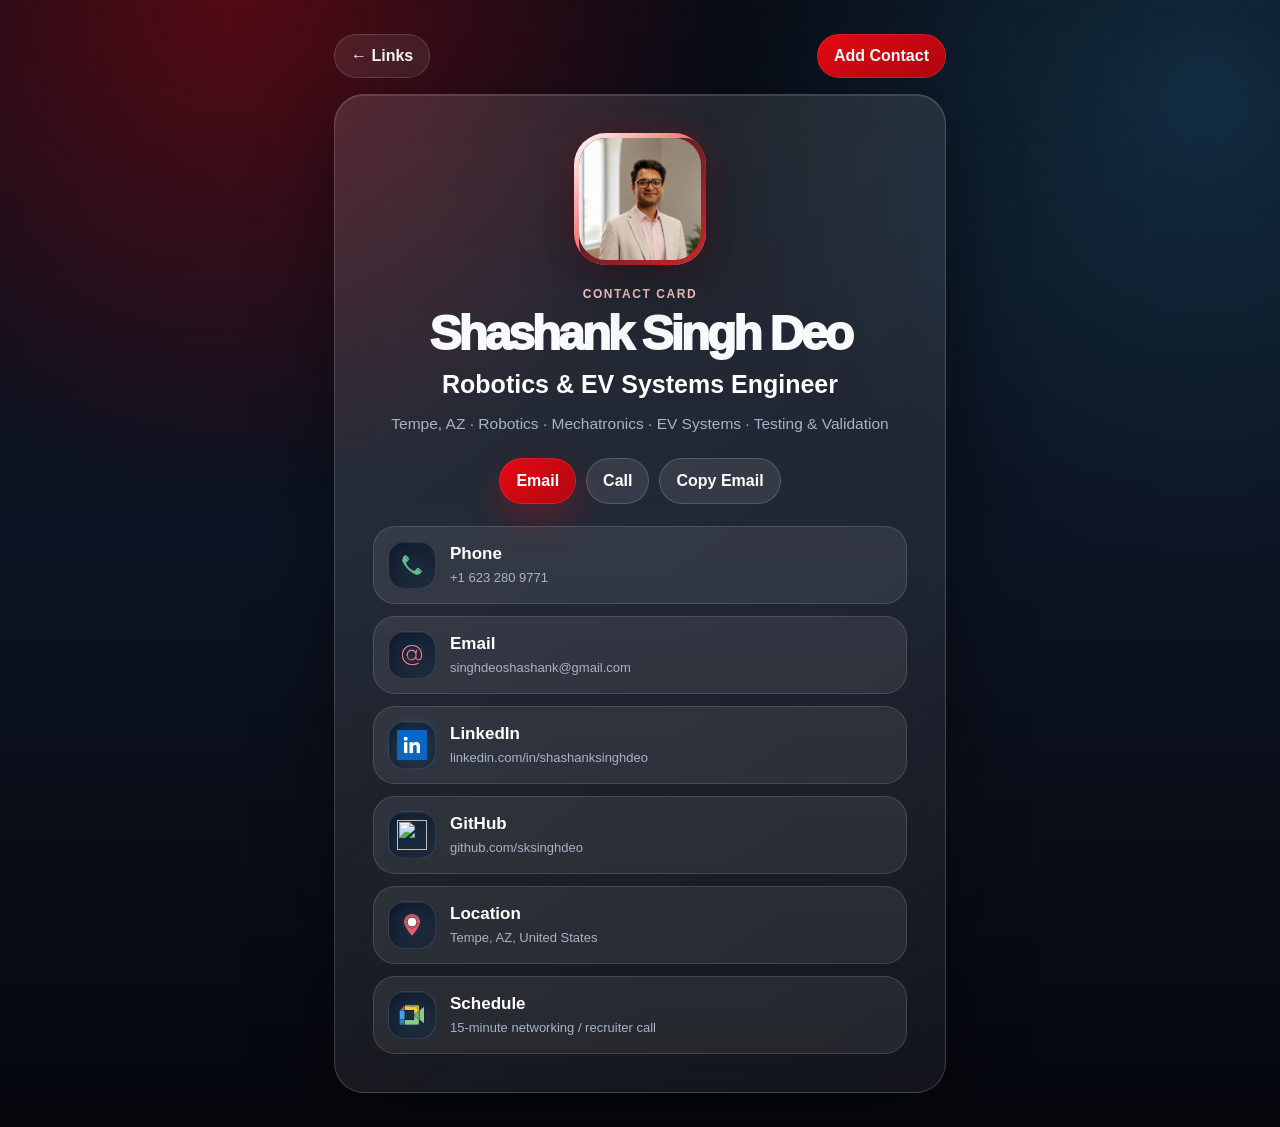
==== commit 786ffc94: "Add files via upload" ====
--- a/contact.html
+++ b/contact.html
@@ -36,7 +36,7 @@
 
       <div class="detail-list">
         <a class="detail-row" href="tel:+16232809771">
-          <span class="detail-icon">PH</span>
+          <span class="detail-icon"><img src="assets/phone.png" alt="" loading="lazy"></span>
           <span>
             <strong>Phone</strong>
             <small>+1 623 280 9771</small>
@@ -44,7 +44,7 @@
         </a>
 
         <a class="detail-row" href="mailto:singhdeoshashank@gmail.com">
-          <span class="detail-icon">EM</span>
+          <span class="detail-icon"><img src="assets/email.png" alt="" loading="lazy"></span>
           <span>
             <strong>Email</strong>
             <small>singhdeoshashank@gmail.com</small>
@@ -52,7 +52,7 @@
         </a>
 
         <a class="detail-row" href="https://www.linkedin.com/in/shashanksinghdeo/" target="_blank" rel="noopener noreferrer">
-          <span class="detail-icon">IN</span>
+          <span class="detail-icon"><img src="assets/in.jpg" alt="" loading="lazy"></span>
           <span>
             <strong>LinkedIn</strong>
             <small>linkedin.com/in/shashanksinghdeo</small>
@@ -60,7 +60,7 @@
         </a>
 
         <a class="detail-row" href="https://github.com/sksinghdeo" target="_blank" rel="noopener noreferrer">
-          <span class="detail-icon">GH</span>
+          <span class="detail-icon"><img src="assets/github.png" alt="" loading="lazy"></span>
           <span>
             <strong>GitHub</strong>
             <small>github.com/sksinghdeo</small>
@@ -68,7 +68,7 @@
         </a>
 
         <a class="detail-row" href="https://maps.google.com/?q=Tempe%2C%20AZ%2C%20United%20States" target="_blank" rel="noopener noreferrer">
-          <span class="detail-icon">AZ</span>
+          <span class="detail-icon"><img src="assets/location.png" alt="" loading="lazy"></span>
           <span>
             <strong>Location</strong>
             <small>Tempe, AZ, United States</small>
@@ -76,7 +76,7 @@
         </a>
 
         <a class="detail-row" href="https://calendly.com/singhdeoshashank/15min-networking" target="_blank" rel="noopener noreferrer">
-          <span class="detail-icon">15</span>
+          <span class="detail-icon"><img src="assets/meet.png" alt="" loading="lazy"></span>
           <span>
             <strong>Schedule</strong>
             <small>15-minute networking / recruiter call</small>
--- a/styles.css
+++ b/styles.css
@@ -119,7 +119,7 @@
 .btn:hover,.btn:focus-visible{transform:translateY(-1px);background:rgba(255,255,255,.15);border-color:rgba(255,255,255,.28);outline:0}
 .btn:active{transform:scale(.98)}
 .btn-primary{background:linear-gradient(135deg,var(--red),var(--red2));border-color:rgba(255,255,255,.10);box-shadow:0 14px 34px rgba(229,9,20,.28)}
-.section{margin-top:18px;padding:clamp(20px,4vw,30px)}
+.section{margin-top:24px;padding:clamp(20px,4vw,30px)}
 .section-heading{margin-bottom:18px}
 .section-kicker{margin:0 0 6px;color:#93c5fd;text-transform:uppercase;letter-spacing:.13em;font-size:12px;font-weight:900}
 h2{margin:0;font-size:clamp(22px,4vw,30px);letter-spacing:-.035em;line-height:1.08}
@@ -152,6 +152,14 @@
   letter-spacing:-.04em;
   box-shadow:inset 0 1px 0 rgba(255,255,255,.08);
 }
+.link-icon img,.detail-icon img{
+  width:30px;
+  height:30px;
+  object-fit:contain;
+  display:block;
+  filter:drop-shadow(0 0 10px rgba(56,189,248,.24));
+}
+.link-card.highlight .link-icon img{filter:drop-shadow(0 0 12px rgba(255,255,255,.20));}
 .link-card strong,.detail-row strong{display:block;font-size:17px;line-height:1.15;color:#fff}
 .link-card small,.detail-row small{display:block;margin-top:5px;font-size:13px;line-height:1.35;color:var(--muted);overflow-wrap:anywhere}
 .arrow{font-size:24px;color:#cbd5e1;opacity:.9}
@@ -201,6 +209,7 @@
 }
 @media(max-width:390px){
   .link-icon,.detail-icon{width:42px;height:42px;border-radius:14px;font-size:12px}
+  .link-icon img,.detail-icon img{width:26px;height:26px}
   .link-card,.detail-row{gap:10px;padding:12px}
   .link-card strong,.detail-row strong{font-size:16px}
   .link-card small,.detail-row small{font-size:12.5px}
